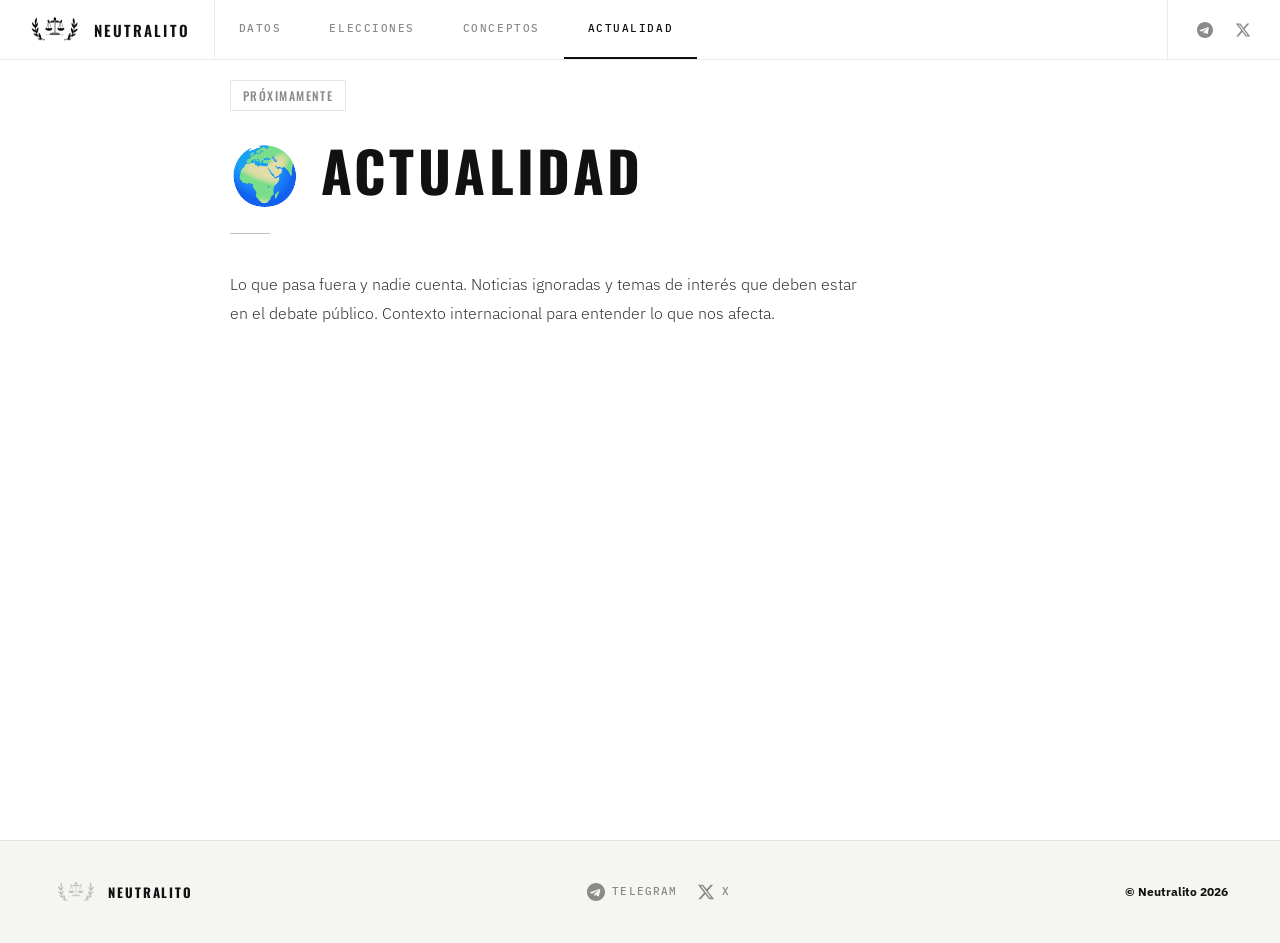
==== actualidad.html @ a1c7a13b "Add files via upload" ====
<!DOCTYPE html>
<html lang="es">
<head>
<meta charset="UTF-8">
<meta name="viewport" content="width=device-width, initial-scale=1.0">
<title>Actualidad — Neutralito · Geopolítica y noticias ignoradas</title>
<meta name="description" content="Lo que pasa fuera y nadie cuenta. Noticias ignoradas, geopolítica y contexto internacional para entender lo que nos afecta. Sin agenda.">
<meta name="robots" content="index, follow">
<link rel="canonical" href="https://neutralito.github.io/web/actualidad.html">

<meta property="og:type" content="website">
<meta property="og:url" content="https://neutralito.github.io/web/actualidad.html">
<meta property="og:title" content="Actualidad — Neutralito">
<meta property="og:description" content="Lo que pasa fuera y nadie cuenta. Geopolítica y noticias ignoradas sin agenda.">
<meta property="og:image" content="https://neutralito.github.io/web/imagenes/og_image.png">
<meta property="og:locale" content="es_ES">
<meta property="og:site_name" content="Neutralito">

<meta name="twitter:card" content="summary_large_image">
<meta name="twitter:site" content="@Neutralito_e">
<meta name="twitter:title" content="Actualidad — Neutralito">
<meta name="twitter:description" content="Lo que pasa fuera y nadie cuenta. Geopolítica y noticias ignoradas sin agenda.">
<meta name="twitter:image" content="https://neutralito.github.io/web/imagenes/og_image.png">

<link rel="preconnect" href="https://fonts.googleapis.com">
<link href="https://fonts.googleapis.com/css2?family=Oswald:wght@400;500;600;700&family=IBM+Plex+Sans:wght@300;400;500&family=IBM+Plex+Mono:wght@400;500&display=swap" rel="stylesheet">
<link rel="stylesheet" href="neutralito.css">
<style>
  :root {
    --white:       #ffffff;
    --off-white:   #f5f5f2;
    --silver:      #C0C0C0;
    --silver-dark: #8a8a8a;
    --black:       #111111;
    --black-soft:  #333333;
    --gold:        #FFD700;
  }

  * { margin: 0; padding: 0; box-sizing: border-box; }
  html { scroll-behavior: smooth; }

  body {
    background: var(--white);
    color: var(--black);
    font-family: 'IBM Plex Sans', sans-serif;
    font-weight: 300;
    line-height: 1.6;
    overflow-x: hidden;
  }

  nav {
    position: fixed;
    top: 0; left: 0; right: 0;
    z-index: 300;
    display: flex;
    align-items: stretch;
    height: 60px;
    background: var(--white);
    border-bottom: 1px solid rgba(0,0,0,0.08);
  }
  .nav-brand {
    display: flex;
    align-items: center;
    gap: 8px;
    padding: 0 24px;
    text-decoration: none;
    border-right: 1px solid rgba(0,0,0,0.08);
    flex-shrink: 0;
  }
  .nav-brand img { height: 28px; width: auto; object-fit: contain; }
  .nav-brand-text {
    font-family: 'Oswald', sans-serif;
    font-size: 15px;
    font-weight: 600;
    letter-spacing: 0.14em;
    text-transform: uppercase;
    color: var(--black);
  }
  .nav-tabs {
    display: flex;
    flex: 1;
    overflow-x: auto;
    scrollbar-width: none;
  }
  .nav-tabs::-webkit-scrollbar { display: none; }
  .nav-tab {
    display: flex;
    align-items: center;
    padding: 0 24px;
    font-family: 'IBM Plex Mono', monospace;
    font-size: 11px;
    font-weight: 500;
    letter-spacing: 0.14em;
    text-transform: uppercase;
    color: var(--silver-dark);
    text-decoration: none;
    border-bottom: 2px solid transparent;
    transition: color 0.2s, border-color 0.2s;
    white-space: nowrap;
  }
  .nav-tab:hover { color: var(--black); }
  .nav-tab.active { color: var(--black); border-bottom-color: var(--black); }
  .nav-social {
    display: flex;
    align-items: center;
    gap: 4px;
    padding: 0 20px;
    border-left: 1px solid rgba(0,0,0,0.08);
    flex-shrink: 0;
  }
  .nav-social-link {
    display: flex;
    align-items: center;
    justify-content: center;
    width: 34px;
    height: 34px;
    color: var(--silver-dark);
    text-decoration: none;
    transition: color 0.2s;
  }
  .nav-social-link:hover { color: var(--black); }
  .nav-hamburger {
    display: none;
    flex-direction: column;
    justify-content: center;
    gap: 5px;
    padding: 0 20px;
    cursor: pointer;
    margin-left: auto;
  }
  .nav-hamburger span { display: block; width: 22px; height: 2px; background: var(--black); }
  .nav-mobile-menu {
    position: fixed;
    top: 60px; left: 0; right: 0;
    background: var(--white);
    border-bottom: 2px solid rgba(0,0,0,0.1);
    z-index: 299;
    flex-direction: column;
    display: none;
    box-shadow: 0 8px 24px rgba(0,0,0,0.1);
  }
  @media (max-width: 768px) {
    .nav-mobile-menu.open { display: flex !important; }
    .nav-tabs { display: none; }
    .nav-hamburger { display: flex; }
    .nav-social { display: none; }
  }
  .nav-mobile-item {
    padding: 16px 24px;
    font-family: 'IBM Plex Mono', monospace;
    font-size: 12px;
    font-weight: 500;
    letter-spacing: 0.14em;
    text-transform: uppercase;
    color: var(--silver-dark);
    text-decoration: none;
    border-bottom: 1px solid rgba(0,0,0,0.05);
    display: block;
    transition: color 0.2s, background 0.2s;
  }
  .nav-mobile-item:hover { color: var(--black); background: var(--off-white); }
  .nav-mobile-item.active { color: var(--black); font-weight: 700; }

  .inner-page {
    min-height: calc(100vh - 60px);
    padding: 80px 52px 100px;
  }
  .inner-page-inner { max-width: 820px; margin: 0 auto; }

  .page-badge {
    font-family: 'Oswald', sans-serif;
    font-size: 12px;
    font-weight: 500;
    letter-spacing: 0.12em;
    text-transform: uppercase;
    color: var(--silver-dark);
    border: 1px solid rgba(0,0,0,0.1);
    display: inline-block;
    padding: 5px 12px;
    margin-bottom: 28px;
  }
  .page-titulo {
    font-family: 'Oswald', sans-serif;
    font-size: clamp(32px, 5vw, 56px);
    font-weight: 700;
    letter-spacing: 0.06em;
    text-transform: uppercase;
    color: var(--black);
    margin-bottom: 32px;
    line-height: 1.1;
  }
  .page-divider {
    width: 40px;
    height: 1px;
    background: var(--silver);
    margin-bottom: 36px;
  }
  .page-texto {
    font-size: 16px;
    font-weight: 300;
    color: rgba(17,17,17,0.85);
    line-height: 1.85;
    margin-bottom: 20px;
    max-width: 640px;
  }

  footer {
    background: var(--off-white);
    border-top: 1px solid rgba(0,0,0,0.07);
    padding: 40px 52px;
    display: flex;
    align-items: center;
    justify-content: space-between;
    flex-wrap: wrap;
    gap: 16px;
  }
  .footer-marca { display: flex; align-items: center; gap: 8px; }
  .footer-marca img { height: 22px; }
  .footer-marca-text {
    font-family: 'Oswald', sans-serif;
    font-size: 13px;
    font-weight: 700;
    letter-spacing: 0.14em;
    text-transform: uppercase;
    color: var(--black);
  }
  .footer-social { display: flex; gap: 20px; align-items: center; }
  .social-link {
    display: flex;
    align-items: center;
    gap: 7px;
    font-family: 'IBM Plex Mono', monospace;
    font-size: 11px;
    font-weight: 500;
    letter-spacing: 0.1em;
    text-transform: uppercase;
    color: var(--silver-dark);
    text-decoration: none;
    transition: color 0.2s;
  }
  .social-link:hover { color: var(--black); }
  .footer-copy {
    font-family: 'IBM Plex Sans', sans-serif;
    font-size: 12px;
    font-weight: 300;
    color: var(--silver-dark);
  }

  @media (max-width: 768px) {
    .inner-page { padding: 80px 24px 80px; }
    footer { padding: 28px 24px; flex-direction: column; align-items: center; text-align: center; }
  }
</style>
<script defer src="https://cloud.umami.is/script.js" data-website-id="a4884acc-6164-420b-81f0-c24fb1109fbe"></script>
</head>
<body>

<nav>
  <a href="index.html" class="nav-brand">
    <img src="imagenes/logo_neutralito.png" alt="Neutralito">
    <span class="nav-brand-text">Neutralito</span>
  </a>
  <div class="nav-tabs">
    <a href="datos.html" class="nav-tab">Datos</a>
    <a href="elecciones.html" class="nav-tab">Elecciones</a>
    <a href="conceptos.html" class="nav-tab">Conceptos</a>
    <a href="actualidad.html" class="nav-tab active">Actualidad</a>
  </div>
  <div class="nav-hamburger" onclick="toggleMenu()" id="hamburger">
    <span></span><span></span><span></span>
  </div>
  <div class="nav-social">
    <a href="https://t.me/neutralito" target="_blank" class="nav-social-link">
      <svg width="16" height="16" viewBox="0 0 24 24" fill="currentColor"><path d="M12 0C5.373 0 0 5.373 0 12s5.373 12 12 12 12-5.373 12-12S18.627 0 12 0zm5.894 8.221-1.97 9.28c-.145.658-.537.818-1.084.508l-3-2.21-1.447 1.394c-.16.16-.295.295-.605.295l.213-3.053 5.56-5.023c.242-.213-.054-.333-.373-.12L7.17 14.36l-2.945-.918c-.64-.203-.658-.64.135-.953l11.57-4.461c.537-.194 1.006.131.964.193z"/></svg>
    </a>
    <a href="https://x.com/Neutralito_e" target="_blank" class="nav-social-link">
      <svg width="16" height="16" viewBox="0 0 24 24" fill="currentColor"><path d="M18.244 2.25h3.308l-7.227 8.26 8.502 11.24H16.17l-5.214-6.817L4.99 21.75H1.68l7.73-8.835L1.254 2.25H8.08l4.713 6.231zm-1.161 17.52h1.833L7.084 4.126H5.117z"/></svg>
    </a>
  </div>
</nav>

<div class="nav-mobile-menu" id="mobileMenu">
  <a href="index.html" class="nav-mobile-item">Inicio</a>
  <a href="datos.html" class="nav-mobile-item">Datos</a>
  <a href="elecciones.html" class="nav-mobile-item">Elecciones</a>
  <a href="conceptos.html" class="nav-mobile-item">Conceptos</a>
  <a href="actualidad.html" class="nav-mobile-item active">Actualidad</a>
</div>

<div class="inner-page">
  <div class="inner-page-inner">
    <span class="page-badge">Próximamente</span>
    <h1 class="page-titulo">🌍 Actualidad</h1>
    <div class="page-divider"></div>
    <p class="page-texto">Lo que pasa fuera y nadie cuenta. Noticias ignoradas y temas de interés que deben estar en el debate público. Contexto internacional para entender lo que nos afecta.</p>
  </div>
</div>

<footer>
  <div class="footer-marca">
    <img src="imagenes/logo_neutralito.png" alt="Neutralito">
    <span class="footer-marca-text">Neutralito</span>
  </div>
  <div class="footer-social">
    <a href="https://t.me/neutralito" target="_blank" class="social-link">
      <svg width="18" height="18" viewBox="0 0 24 24" fill="currentColor"><path d="M12 0C5.373 0 0 5.373 0 12s5.373 12 12 12 12-5.373 12-12S18.627 0 12 0zm5.894 8.221-1.97 9.28c-.145.658-.537.818-1.084.508l-3-2.21-1.447 1.394c-.16.16-.295.295-.605.295l.213-3.053 5.56-5.023c.242-.213-.054-.333-.373-.12L7.17 14.36l-2.945-.918c-.64-.203-.658-.64.135-.953l11.57-4.461c.537-.194 1.006.131.964.193z"/></svg>
      Telegram
    </a>
    <a href="https://x.com/Neutralito_e" target="_blank" class="social-link">
      <svg width="18" height="18" viewBox="0 0 24 24" fill="currentColor"><path d="M18.244 2.25h3.308l-7.227 8.26 8.502 11.24H16.17l-5.214-6.817L4.99 21.75H1.68l7.73-8.835L1.254 2.25H8.08l4.713 6.231zm-1.161 17.52h1.833L7.084 4.126H5.117z"/></svg>
      X
    </a>
  </div>
  <div class="footer-copy"><strong style="color:var(--black)">© Neutralito 2026</strong></div>
</footer>

<script>
function toggleMenu() {
  document.getElementById('mobileMenu').classList.toggle('open');
}
document.addEventListener('click', function(e) {
  const menu = document.getElementById('mobileMenu');
  const hamburger = document.getElementById('hamburger');
  if (menu && hamburger && !menu.contains(e.target) && !hamburger.contains(e.target)) {
    menu.classList.remove('open');
  }
});
</script>
</body>
</html>
---- neutralito.css ----
/* ============================================
   NEUTRALITO — Design System
   Versión 1.0 · Marzo 2026
   Fuentes: Oswald, IBM Plex Sans, IBM Plex Mono
   Google Fonts import:
   https://fonts.googleapis.com/css2?family=Oswald:wght@400;500;600;700&family=IBM+Plex+Sans:wght@300;400;500&family=IBM+Plex+Mono:wght@400;500&display=swap
============================================ */

/* ── VARIABLES ── */
:root {
  --white:        #ffffff;
  --off-white:    #f5f5f2;
  --silver-light: #e8e8e4;
  --silver:       #C0C0C0;
  --silver-dark:  #8a8a8a;
  --black:        #111111;
  --black-soft:   #333333;
  --gold:         #FFD700;
  --gold-dark:    #CC7722;
  --blue:         #2F3A4A;
  --teal:         #1B4D4F;
}

/* ── RESET ── */
*, *::before, *::after { margin: 0; padding: 0; box-sizing: border-box; }
html { scroll-behavior: smooth; }
body {
  background: var(--white);
  color: var(--black);
  font-family: 'IBM Plex Sans', sans-serif;
  font-weight: 300;
  line-height: 1.6;
  overflow-x: hidden;
}

/* ── TIPOGRAFÍA ── */

/* Títulos principales — Oswald */
.titulo-principal {
  font-family: 'Oswald', sans-serif;
  font-size: clamp(48px, 9vw, 100px);
  font-weight: 700;
  letter-spacing: 0.18em;
  text-transform: uppercase;
  color: var(--black);
  line-height: 1;
}

/* Títulos de sección — Oswald */
.titulo-seccion {
  font-family: 'Oswald', sans-serif;
  font-size: 22px;
  font-weight: 700;
  letter-spacing: 0.01em;
  text-transform: none;
  color: var(--black);
  margin-bottom: 32px;
}

/* Títulos de página interior — Oswald */
.titulo-pagina {
  font-family: 'Oswald', sans-serif;
  font-size: clamp(32px, 5vw, 56px);
  font-weight: 700;
  letter-spacing: 0.06em;
  text-transform: uppercase;
  color: var(--black);
  line-height: 1.1;
  margin-bottom: 32px;
}

/* Texto cuerpo — IBM Plex Sans */
.texto {
  font-family: 'IBM Plex Sans', sans-serif;
  font-size: 15.5px;
  font-weight: 400;
  color: rgba(17,17,17,0.88);
  line-height: 1.85;
  max-width: 660px;
  margin-bottom: 20px;
}

/* Texto secundario / subtítulo */
.texto-secundario {
  font-family: 'IBM Plex Sans', sans-serif;
  font-size: 15px;
  font-weight: 300;
  color: rgba(17,17,17,0.6);
  line-height: 1.7;
}

/* Etiquetas / monospace — IBM Plex Mono */
.etiqueta {
  font-family: 'IBM Plex Mono', monospace;
  font-size: 10px;
  font-weight: 500;
  letter-spacing: 0.3em;
  text-transform: uppercase;
  color: var(--silver-dark);
}

/* Tagline */
.tagline {
  font-family: 'IBM Plex Sans', sans-serif;
  font-size: clamp(13px, 1.5vw, 16px);
  font-weight: 300;
  color: var(--silver-dark);
  letter-spacing: 0.04em;
}

/* ── NAVEGACIÓN ── */
.nav {
  position: fixed;
  top: 0; left: 0; right: 0;
  z-index: 300;
  display: flex;
  align-items: stretch;
  height: 60px;
  background: var(--white);
  border-bottom: 1px solid rgba(0,0,0,0.08);
}

.nav-brand {
  display: flex;
  align-items: center;
  gap: 8px;
  padding: 0 24px;
  cursor: pointer;
  flex-shrink: 0;
  border-right: 1px solid rgba(0,0,0,0.08);
  text-decoration: none;
}

.nav-brand img { height: 28px; width: auto; object-fit: contain; }

.nav-brand-text {
  font-family: 'Oswald', sans-serif;
  font-size: 15px;
  font-weight: 600;
  letter-spacing: 0.14em;
  text-transform: uppercase;
  color: var(--black);
}

.nav-tabs { display: flex; flex: 1; overflow-x: auto; }

.nav-tab {
  display: flex;
  align-items: center;
  padding: 0 24px;
  font-family: 'IBM Plex Mono', monospace;
  font-size: 11px;
  font-weight: 500;
  letter-spacing: 0.14em;
  text-transform: uppercase;
  color: var(--silver-dark);
  cursor: pointer;
  border-bottom: 2px solid transparent;
  transition: color 0.2s, border-color 0.2s;
  white-space: nowrap;
  user-select: none;
}

.nav-tab:hover { color: var(--black); }
.nav-tab.active { color: var(--black); border-bottom-color: var(--black); }

.nav-social {
  display: flex;
  align-items: center;
  gap: 4px;
  padding: 0 20px;
  border-left: 1px solid rgba(0,0,0,0.08);
  flex-shrink: 0;
}

.nav-social-link {
  display: flex;
  align-items: center;
  justify-content: center;
  width: 34px;
  height: 34px;
  color: var(--silver-dark);
  text-decoration: none;
  transition: color 0.2s;
}
.nav-social-link:hover { color: var(--black); }
.nav-social-link svg { pointer-events: none; }

/* ── PÁGINAS / TABS ── */
.page { display: none; }
.page.active { display: block; animation: fadeIn 0.25s ease; }

/* ── SECCIONES ── */
.seccion {
  padding: 80px 52px;
  border-top: 1px solid rgba(0,0,0,0.07);
}
.seccion.bg-blanco    { background: var(--white); }
.seccion.bg-gris      { background: var(--off-white); }
.seccion.bg-plateado  { background: var(--silver-light); }
.seccion.bg-negro     { background: var(--black); }

.seccion-inner { max-width: 820px; margin: 0 auto; }
.seccion-inner-wide { max-width: 960px; margin: 0 auto; }
.seccion-inner-narrow { max-width: 660px; margin: 0 auto; }

/* ── DIVISOR ── */
.divisor {
  width: 40px;
  height: 1px;
  background: var(--silver);
  margin-bottom: 36px;
}

/* ── BADGE ── */
.badge {
  font-family: 'IBM Plex Mono', monospace;
  font-size: 9px;
  font-weight: 500;
  letter-spacing: 0.2em;
  text-transform: uppercase;
  color: var(--silver-dark);
  border: 1px solid rgba(0,0,0,0.1);
  display: inline-block;
  padding: 4px 10px;
  margin-bottom: 28px;
}

/* ── BOTONES ── */
.btn {
  font-family: 'Oswald', sans-serif;
  font-size: 13px;
  font-weight: 500;
  letter-spacing: 0.14em;
  text-transform: uppercase;
  padding: 13px 32px;
  text-decoration: none;
  display: inline-flex;
  align-items: center;
  gap: 8px;
  transition: opacity 0.2s, transform 0.15s;
  cursor: pointer;
  border: none;
}
.btn:hover { opacity: 0.85; transform: translateY(-1px); }

.btn-negro  { background: var(--black); color: var(--white); }
.btn-blanco { background: var(--white); color: var(--black); }
.btn-outline {
  background: transparent;
  color: var(--black);
  border: 1.5px solid rgba(0,0,0,0.2);
}
.btn-outline:hover { border-color: var(--black); opacity: 1; }

/* ── TARJETAS ── */
.card {
  background: var(--white);
  border: 1px solid rgba(0,0,0,0.07);
  padding: 28px;
  transition: border-color 0.2s, transform 0.15s;
}
.card:hover {
  border-color: rgba(0,0,0,0.18);
  transform: translateY(-1px);
}

.card-grid-2 {
  display: grid;
  grid-template-columns: 1fr 1fr;
  gap: 10px;
  max-width: 660px;
}

.card-grid-3 {
  display: grid;
  grid-template-columns: 1fr 1fr 1fr;
  gap: 2px;
  background: rgba(0,0,0,0.06);
}

/* ── MANIFIESTO ── */
.manifiesto-frase {
  font-family: 'Oswald', sans-serif;
  font-size: clamp(20px, 3vw, 30px);
  font-weight: 400;
  line-height: 1.45;
  letter-spacing: 0.03em;
  color: var(--silver);
  margin-bottom: 20px;
}
.manifiesto-frase strong { color: var(--white); font-weight: 600; }

/* ── FOOTER ── */
.footer {
  background: var(--off-white);
  border-top: 1px solid rgba(0,0,0,0.07);
  padding: 40px 52px;
  display: flex;
  align-items: center;
  justify-content: space-between;
  flex-wrap: wrap;
  gap: 16px;
}

.footer-marca { display: flex; align-items: center; gap: 8px; }
.footer-marca img { height: 22px; opacity: 0.25; }
.footer-marca-text {
  font-family: 'Oswald', sans-serif;
  font-size: 13px;
  font-weight: 500;
  letter-spacing: 0.14em;
  text-transform: uppercase;
  color: var(--silver-dark);
}

.footer-social { display: flex; gap: 20px; align-items: center; }
.social-link {
  display: flex;
  align-items: center;
  gap: 7px;
  font-family: 'IBM Plex Mono', monospace;
  font-size: 11px;
  font-weight: 500;
  letter-spacing: 0.1em;
  text-transform: uppercase;
  color: var(--silver-dark);
  text-decoration: none;
  transition: color 0.2s;
}
.social-link:hover { color: var(--black); }

/* ── ANIMACIONES ── */
@keyframes fadeIn {
  from { opacity: 0; transform: translateY(10px); }
  to   { opacity: 1; transform: none; }
}

.reveal {
  opacity: 0;
  transform: translateY(18px);
  transition: opacity 0.65s ease, transform 0.65s ease;
}
.reveal.visible { opacity: 1; transform: none; }

/* ── RESPONSIVE ── */
@media (max-width: 768px) {
  .nav-tabs .nav-tab { padding: 0 14px; font-size: 10px; }
  .nav-brand { padding: 0 16px; }
  .seccion { padding-left: 24px; padding-right: 24px; }
  .footer  { padding-left: 24px; padding-right: 24px; flex-direction: column; align-items: flex-start; }
  .card-grid-2 { grid-template-columns: 1fr; }
  .card-grid-3 { grid-template-columns: 1fr; }
}
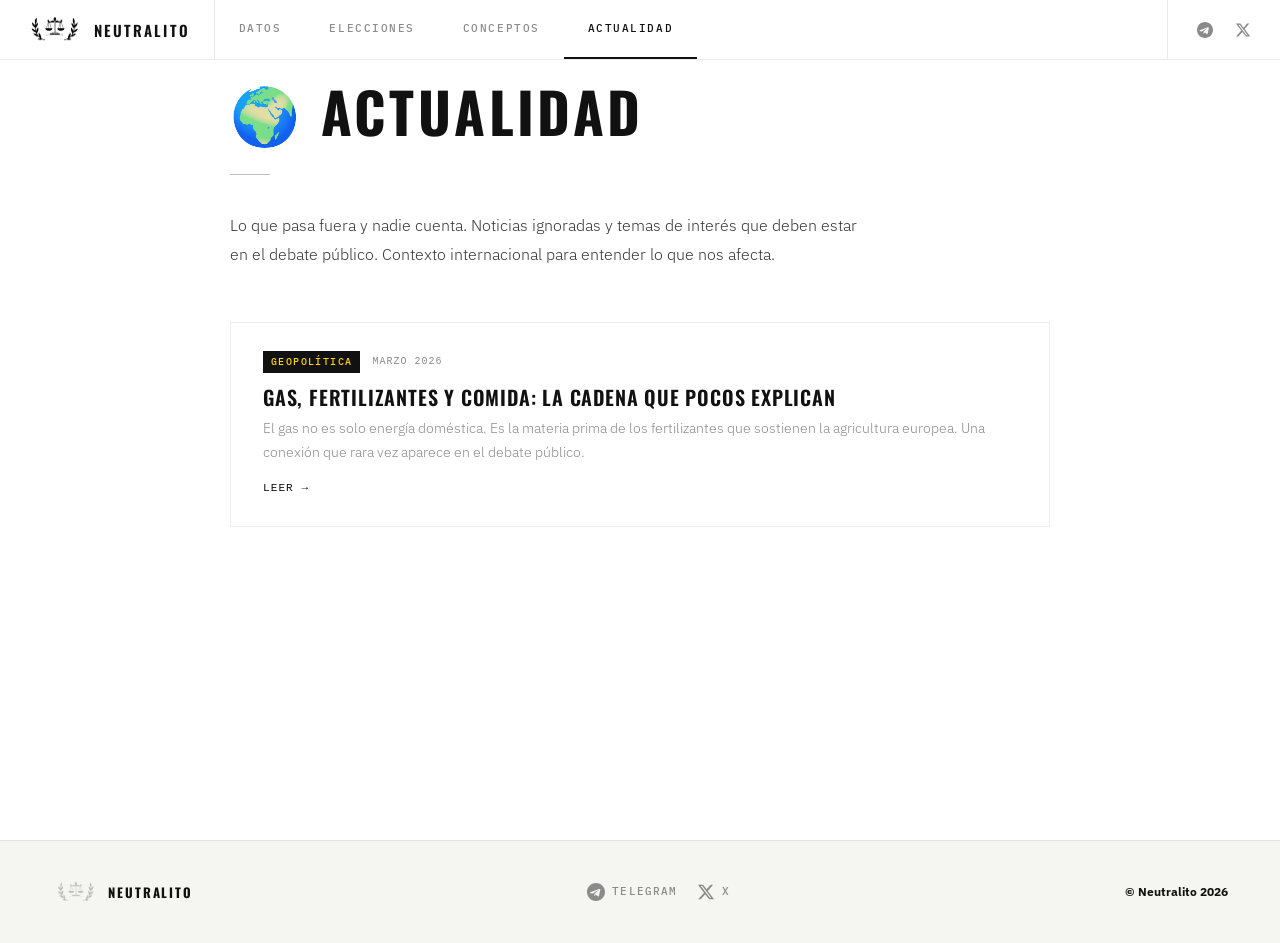
==== commit f51455b1: "Add files via upload" ====
--- a/actualidad.html
+++ b/actualidad.html
@@ -204,6 +204,73 @@
     max-width: 640px;
   }
 
+  /* Tarjetas de piezas */
+  .articulos { margin-top: 52px; display: flex; flex-direction: column; gap: 1px; }
+  .articulo-card {
+    display: block;
+    text-decoration: none;
+    background: var(--white);
+    border: 1px solid rgba(0,0,0,0.07);
+    padding: 28px 32px;
+    transition: border-color 0.2s, box-shadow 0.2s;
+  }
+  .articulo-card:hover {
+    border-color: rgba(0,0,0,0.18);
+    box-shadow: 0 4px 20px rgba(0,0,0,0.06);
+  }
+  .articulo-meta {
+    display: flex;
+    align-items: center;
+    gap: 12px;
+    margin-bottom: 12px;
+  }
+  .articulo-tag {
+    font-family: 'IBM Plex Mono', monospace;
+    font-size: 10px;
+    font-weight: 500;
+    letter-spacing: 0.14em;
+    text-transform: uppercase;
+    background: var(--black);
+    color: #FFD700;
+    padding: 3px 8px;
+  }
+  .articulo-fecha {
+    font-family: 'IBM Plex Mono', monospace;
+    font-size: 10px;
+    letter-spacing: 0.1em;
+    text-transform: uppercase;
+    color: var(--silver-dark);
+  }
+  .articulo-titulo {
+    font-family: 'Oswald', sans-serif;
+    font-size: 20px;
+    font-weight: 600;
+    letter-spacing: 0.04em;
+    text-transform: uppercase;
+    color: var(--black);
+    margin-bottom: 8px;
+    line-height: 1.2;
+  }
+  .articulo-desc {
+    font-family: 'IBM Plex Sans', sans-serif;
+    font-size: 14px;
+    font-weight: 300;
+    color: var(--silver-dark);
+    line-height: 1.7;
+  }
+  .articulo-arrow {
+    margin-top: 16px;
+    font-family: 'IBM Plex Mono', monospace;
+    font-size: 11px;
+    letter-spacing: 0.1em;
+    text-transform: uppercase;
+    color: var(--black);
+  }
+
+  @media (max-width: 768px) {
+    .articulo-card { padding: 20px; }
+  }
+
   footer {
     background: var(--off-white);
     border-top: 1px solid rgba(0,0,0,0.07);
@@ -252,6 +319,7 @@
   }
 </style>
 <script defer src="https://cloud.umami.is/script.js" data-website-id="a4884acc-6164-420b-81f0-c24fb1109fbe"></script>
+<link rel="sitemap" type="application/xml" href="/web/sitemap.xml">
 </head>
 <body>
 
@@ -289,10 +357,21 @@
 
 <div class="inner-page">
   <div class="inner-page-inner">
-    <span class="page-badge">Próximamente</span>
     <h1 class="page-titulo">🌍 Actualidad</h1>
     <div class="page-divider"></div>
     <p class="page-texto">Lo que pasa fuera y nadie cuenta. Noticias ignoradas y temas de interés que deben estar en el debate público. Contexto internacional para entender lo que nos afecta.</p>
+
+    <div class="articulos">
+      <a href="actualidad/gas-fertilizantes.html" class="articulo-card">
+        <div class="articulo-meta">
+          <span class="articulo-tag">Geopolítica</span>
+          <span class="articulo-fecha">Marzo 2026</span>
+        </div>
+        <div class="articulo-titulo">Gas, fertilizantes y comida: la cadena que pocos explican</div>
+        <p class="articulo-desc">El gas no es solo energía doméstica. Es la materia prima de los fertilizantes que sostienen la agricultura europea. Una conexión que rara vez aparece en el debate público.</p>
+        <div class="articulo-arrow">Leer →</div>
+      </a>
+    </div>
   </div>
 </div>
 
